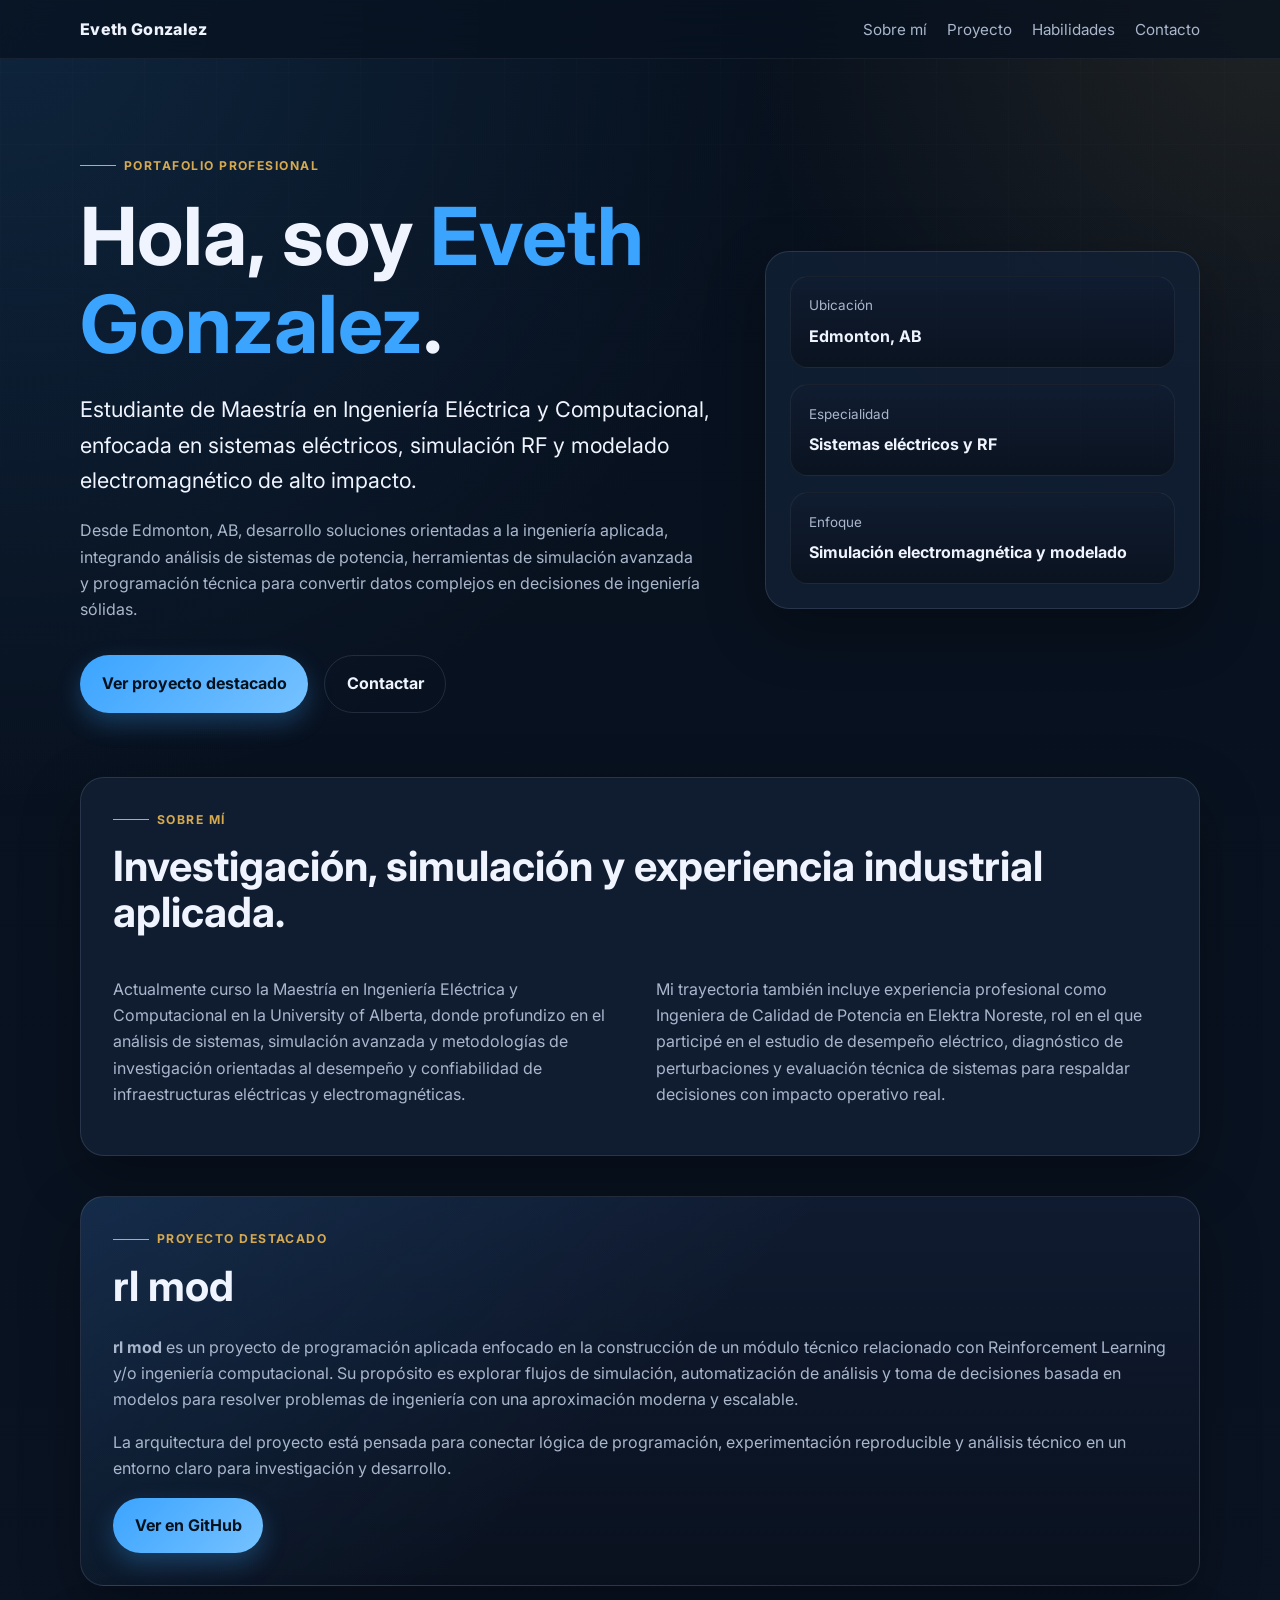
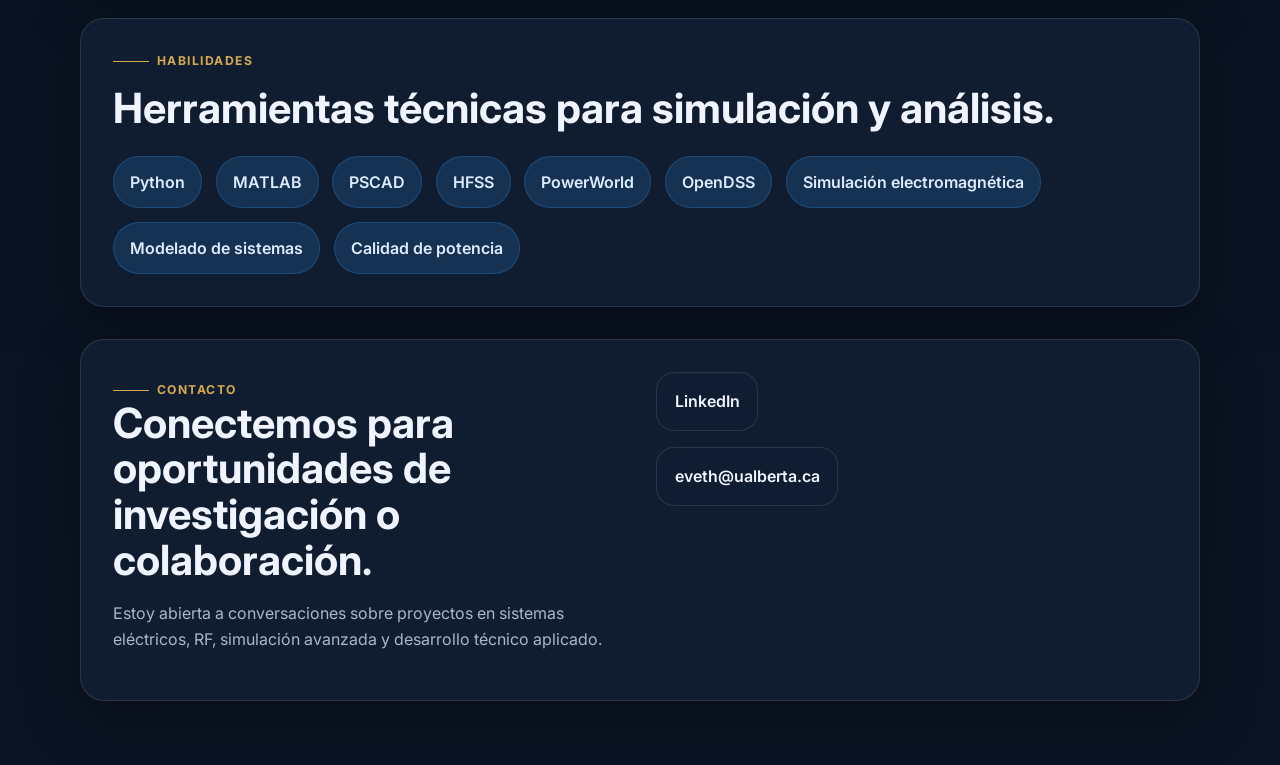
==== index.html @ f07128e2 "Create single-page portfolio landing page" ====
<!DOCTYPE html>
<html lang="es">
  <head>
    <meta charset="UTF-8" />
    <meta name="viewport" content="width=device-width, initial-scale=1.0" />
    <meta
      name="description"
      content="Portafolio profesional de Eveth Gonzalez, especialista en simulación electromagnética, modelado de sistemas y calidad de potencia."
    />
    <title>Eveth Gonzalez | Portafolio Profesional</title>
    <link rel="preconnect" href="https://fonts.googleapis.com" />
    <link rel="preconnect" href="https://fonts.gstatic.com" crossorigin />
    <link
      href="https://fonts.googleapis.com/css2?family=Inter:wght@400;500;600;700;800&display=swap"
      rel="stylesheet"
    />
    <link rel="stylesheet" href="style.css" />
  </head>
  <body>
    <header class="site-header">
      <div class="container nav-wrapper">
        <a class="brand" href="#hero">Eveth Gonzalez</a>
        <nav class="site-nav" aria-label="Navegación principal">
          <a href="#about">Sobre mí</a>
          <a href="#project">Proyecto</a>
          <a href="#skills">Habilidades</a>
          <a href="#contact">Contacto</a>
        </nav>
      </div>
    </header>

    <main>
      <section id="hero" class="hero-section">
        <div class="container hero-grid">
          <div class="hero-copy">
            <span class="eyebrow">Portafolio profesional</span>
            <h1>Hola, soy <span>Eveth Gonzalez</span>.</h1>
            <p class="hero-subtitle">
              Estudiante de Maestría en Ingeniería Eléctrica y Computacional,
              enfocada en sistemas eléctricos, simulación RF y modelado
              electromagnético de alto impacto.
            </p>
            <p class="hero-description">
              Desde Edmonton, AB, desarrollo soluciones orientadas a la
              ingeniería aplicada, integrando análisis de sistemas de potencia,
              herramientas de simulación avanzada y programación técnica para
              convertir datos complejos en decisiones de ingeniería sólidas.
            </p>
            <div class="hero-actions">
              <a class="button button-primary" href="#project">Ver proyecto destacado</a>
              <a class="button button-secondary" href="#contact">Contactar</a>
            </div>
          </div>

          <aside class="hero-card" aria-label="Resumen profesional">
            <div class="stat-card">
              <span class="stat-label">Ubicación</span>
              <strong>Edmonton, AB</strong>
            </div>
            <div class="stat-card">
              <span class="stat-label">Especialidad</span>
              <strong>Sistemas eléctricos y RF</strong>
            </div>
            <div class="stat-card">
              <span class="stat-label">Enfoque</span>
              <strong>Simulación electromagnética y modelado</strong>
            </div>
          </aside>
        </div>
      </section>

      <section id="about" class="content-section">
        <div class="container section-shell">
          <div class="section-heading">
            <span class="section-tag">Sobre mí</span>
            <h2>Investigación, simulación y experiencia industrial aplicada.</h2>
          </div>
          <div class="section-content two-column">
            <p>
              Actualmente curso la Maestría en Ingeniería Eléctrica y
              Computacional en la University of Alberta, donde profundizo en el
              análisis de sistemas, simulación avanzada y metodologías de
              investigación orientadas al desempeño y confiabilidad de
              infraestructuras eléctricas y electromagnéticas.
            </p>
            <p>
              Mi trayectoria también incluye experiencia profesional como
              Ingeniera de Calidad de Potencia en Elektra Noreste, rol en el que
              participé en el estudio de desempeño eléctrico, diagnóstico de
              perturbaciones y evaluación técnica de sistemas para respaldar
              decisiones con impacto operativo real.
            </p>
          </div>
        </div>
      </section>

      <section id="project" class="content-section project-section">
        <div class="container section-shell project-card">
          <div class="section-heading compact">
            <span class="section-tag">Proyecto destacado</span>
            <h2>rl mod</h2>
          </div>
          <p>
            <strong>rl mod</strong> es un proyecto de programación aplicada
            enfocado en la construcción de un módulo técnico relacionado con
            Reinforcement Learning y/o ingeniería computacional. Su propósito es
            explorar flujos de simulación, automatización de análisis y toma de
            decisiones basada en modelos para resolver problemas de ingeniería
            con una aproximación moderna y escalable.
          </p>
          <p>
            La arquitectura del proyecto está pensada para conectar lógica de
            programación, experimentación reproducible y análisis técnico en un
            entorno claro para investigación y desarrollo.
          </p>
          <a
            class="button button-primary"
            href="https://github.com/"
            target="_blank"
            rel="noreferrer"
          >
            Ver en GitHub
          </a>
        </div>
      </section>

      <section id="skills" class="content-section">
        <div class="container section-shell">
          <div class="section-heading compact">
            <span class="section-tag">Habilidades</span>
            <h2>Herramientas técnicas para simulación y análisis.</h2>
          </div>
          <div class="tags" aria-label="Habilidades técnicas">
            <span class="tag">Python</span>
            <span class="tag">MATLAB</span>
            <span class="tag">PSCAD</span>
            <span class="tag">HFSS</span>
            <span class="tag">PowerWorld</span>
            <span class="tag">OpenDSS</span>
            <span class="tag">Simulación electromagnética</span>
            <span class="tag">Modelado de sistemas</span>
            <span class="tag">Calidad de potencia</span>
          </div>
        </div>
      </section>

      <section id="contact" class="content-section contact-section">
        <div class="container section-shell contact-grid">
          <div>
            <span class="section-tag">Contacto</span>
            <h2>Conectemos para oportunidades de investigación o colaboración.</h2>
            <p>
              Estoy abierta a conversaciones sobre proyectos en sistemas
              eléctricos, RF, simulación avanzada y desarrollo técnico aplicado.
            </p>
          </div>
          <div class="contact-links">
            <a href="https://linkedin.com/in/eveth-gonzalez" target="_blank" rel="noreferrer">
              LinkedIn
            </a>
            <a href="mailto:eveth@ualberta.ca">eveth@ualberta.ca</a>
          </div>
        </div>
      </section>
    </main>
  </body>
</html>
---- style.css ----
:root {
  --bg: #08111f;
  --bg-alt: #0d182a;
  --surface: rgba(18, 31, 52, 0.88);
  --surface-strong: #101c31;
  --text: #eff4ff;
  --muted: #a9b6cc;
  --accent: #3ba4ff;
  --accent-soft: rgba(59, 164, 255, 0.16);
  --accent-gold: #d6a94f;
  --border: rgba(169, 182, 204, 0.16);
  --shadow: 0 20px 60px rgba(0, 0, 0, 0.28);
  --radius-lg: 24px;
  --radius-md: 18px;
  --radius-sm: 999px;
  --container: min(1120px, calc(100% - 2rem));
}

* {
  box-sizing: border-box;
}

html {
  scroll-behavior: smooth;
}

body {
  margin: 0;
  font-family: "Inter", system-ui, -apple-system, BlinkMacSystemFont, "Segoe UI", sans-serif;
  color: var(--text);
  background:
    radial-gradient(circle at top left, rgba(59, 164, 255, 0.14), transparent 30%),
    radial-gradient(circle at top right, rgba(214, 169, 79, 0.12), transparent 20%),
    linear-gradient(180deg, #07101d 0%, #0b1424 100%);
  line-height: 1.65;
}

body::before {
  content: "";
  position: fixed;
  inset: 0;
  pointer-events: none;
  background-image: linear-gradient(rgba(255, 255, 255, 0.03) 1px, transparent 1px),
    linear-gradient(90deg, rgba(255, 255, 255, 0.03) 1px, transparent 1px);
  background-size: 72px 72px;
  mask-image: linear-gradient(180deg, rgba(0, 0, 0, 0.48), transparent 85%);
}

img {
  max-width: 100%;
  display: block;
}

.container {
  width: var(--container);
  margin: 0 auto;
}

.site-header {
  position: sticky;
  top: 0;
  z-index: 10;
  backdrop-filter: blur(16px);
  background: rgba(8, 17, 31, 0.72);
  border-bottom: 1px solid rgba(255, 255, 255, 0.06);
}

.nav-wrapper {
  display: flex;
  align-items: center;
  justify-content: space-between;
  gap: 1rem;
  padding: 1rem 0;
}

.brand,
.site-nav a,
.contact-links a {
  color: var(--text);
  text-decoration: none;
}

.brand {
  font-weight: 800;
  letter-spacing: 0.02em;
}

.site-nav {
  display: flex;
  align-items: center;
  gap: 1.25rem;
  flex-wrap: wrap;
}

.site-nav a {
  color: var(--muted);
  font-size: 0.95rem;
  transition: color 0.25s ease;
}

.site-nav a:hover,
.site-nav a:focus-visible,
.contact-links a:hover,
.contact-links a:focus-visible {
  color: var(--accent);
}

.hero-section {
  padding: 5.5rem 0 4rem;
}

.hero-grid,
.contact-grid,
.two-column {
  display: grid;
  gap: 2rem;
}

.hero-grid {
  grid-template-columns: minmax(0, 1.35fr) minmax(280px, 0.9fr);
  align-items: center;
}

.eyebrow,
.section-tag {
  display: inline-flex;
  align-items: center;
  gap: 0.5rem;
  color: var(--accent-gold);
  font-weight: 700;
  text-transform: uppercase;
  letter-spacing: 0.12em;
  font-size: 0.76rem;
}

.eyebrow::before,
.section-tag::before {
  content: "";
  width: 2.25rem;
  height: 1px;
  background: currentColor;
}

.hero-copy h1,
.section-heading h2,
.contact-grid h2 {
  margin: 0;
  line-height: 1.1;
}

.hero-copy h1 {
  margin-top: 1rem;
  font-size: clamp(2.8rem, 7vw, 5rem);
  max-width: 11ch;
}

.hero-copy h1 span {
  color: var(--accent);
}

.hero-subtitle {
  margin: 1.5rem 0 0;
  color: var(--text);
  font-size: clamp(1.1rem, 2vw, 1.35rem);
  max-width: 58ch;
}

.hero-description,
.section-content p,
.project-card p,
.contact-grid p {
  color: var(--muted);
}

.hero-description {
  margin: 1.15rem 0 0;
  max-width: 62ch;
}

.hero-actions {
  display: flex;
  flex-wrap: wrap;
  gap: 1rem;
  margin-top: 2rem;
}

.button {
  display: inline-flex;
  align-items: center;
  justify-content: center;
  padding: 0.92rem 1.35rem;
  border-radius: var(--radius-sm);
  text-decoration: none;
  font-weight: 700;
  transition: transform 0.25s ease, box-shadow 0.25s ease, background 0.25s ease;
}

.button:hover,
.button:focus-visible {
  transform: translateY(-2px);
}

.button-primary {
  color: #03111d;
  background: linear-gradient(135deg, var(--accent), #76c2ff);
  box-shadow: 0 10px 24px rgba(59, 164, 255, 0.28);
}

.button-secondary {
  color: var(--text);
  background: transparent;
  border: 1px solid var(--border);
}

.hero-card,
.section-shell {
  border: 1px solid var(--border);
  background: var(--surface);
  box-shadow: var(--shadow);
}

.hero-card {
  display: grid;
  gap: 1rem;
  padding: 1.5rem;
  border-radius: var(--radius-lg);
}

.stat-card {
  padding: 1.1rem 1.15rem;
  border-radius: var(--radius-md);
  background: linear-gradient(180deg, rgba(16, 28, 49, 0.92), rgba(10, 18, 31, 0.92));
  border: 1px solid rgba(255, 255, 255, 0.06);
}

.stat-label {
  display: block;
  margin-bottom: 0.4rem;
  color: var(--muted);
  font-size: 0.84rem;
}

.content-section {
  padding: 0 0 2rem;
}

.section-shell {
  padding: 2rem;
  border-radius: var(--radius-lg);
}

.section-heading {
  display: grid;
  gap: 0.9rem;
  margin-bottom: 1.5rem;
}

.section-heading h2,
.contact-grid h2 {
  font-size: clamp(1.75rem, 4vw, 2.6rem);
}

.two-column,
.contact-grid {
  grid-template-columns: repeat(2, minmax(0, 1fr));
}

.project-section {
  padding-top: 0.5rem;
}

.project-card {
  background:
    linear-gradient(135deg, rgba(59, 164, 255, 0.12), transparent 50%),
    linear-gradient(180deg, rgba(16, 28, 49, 0.96), rgba(10, 18, 31, 0.96));
}

.tags {
  display: flex;
  flex-wrap: wrap;
  gap: 0.85rem;
}

.tag {
  display: inline-flex;
  align-items: center;
  padding: 0.75rem 1rem;
  border-radius: var(--radius-sm);
  background: var(--accent-soft);
  border: 1px solid rgba(59, 164, 255, 0.22);
  color: #dcecff;
  font-weight: 600;
}

.contact-section {
  padding-bottom: 4rem;
}

.contact-links {
  display: grid;
  gap: 1rem;
  align-content: start;
}

.contact-links a {
  display: inline-flex;
  width: fit-content;
  padding: 0.95rem 1.1rem;
  border-radius: var(--radius-md);
  background: var(--surface-strong);
  border: 1px solid var(--border);
  font-weight: 600;
}

@media (max-width: 900px) {
  .hero-grid,
  .two-column,
  .contact-grid {
    grid-template-columns: 1fr;
  }

  .hero-section {
    padding-top: 4.5rem;
  }
}

@media (max-width: 640px) {
  .nav-wrapper {
    flex-direction: column;
    align-items: flex-start;
  }

  .site-nav {
    gap: 0.9rem;
  }

  .hero-copy h1 {
    max-width: 100%;
  }

  .section-shell,
  .hero-card {
    padding: 1.35rem;
  }

  .button,
  .contact-links a {
    width: 100%;
  }

  .hero-actions {
    flex-direction: column;
  }
}
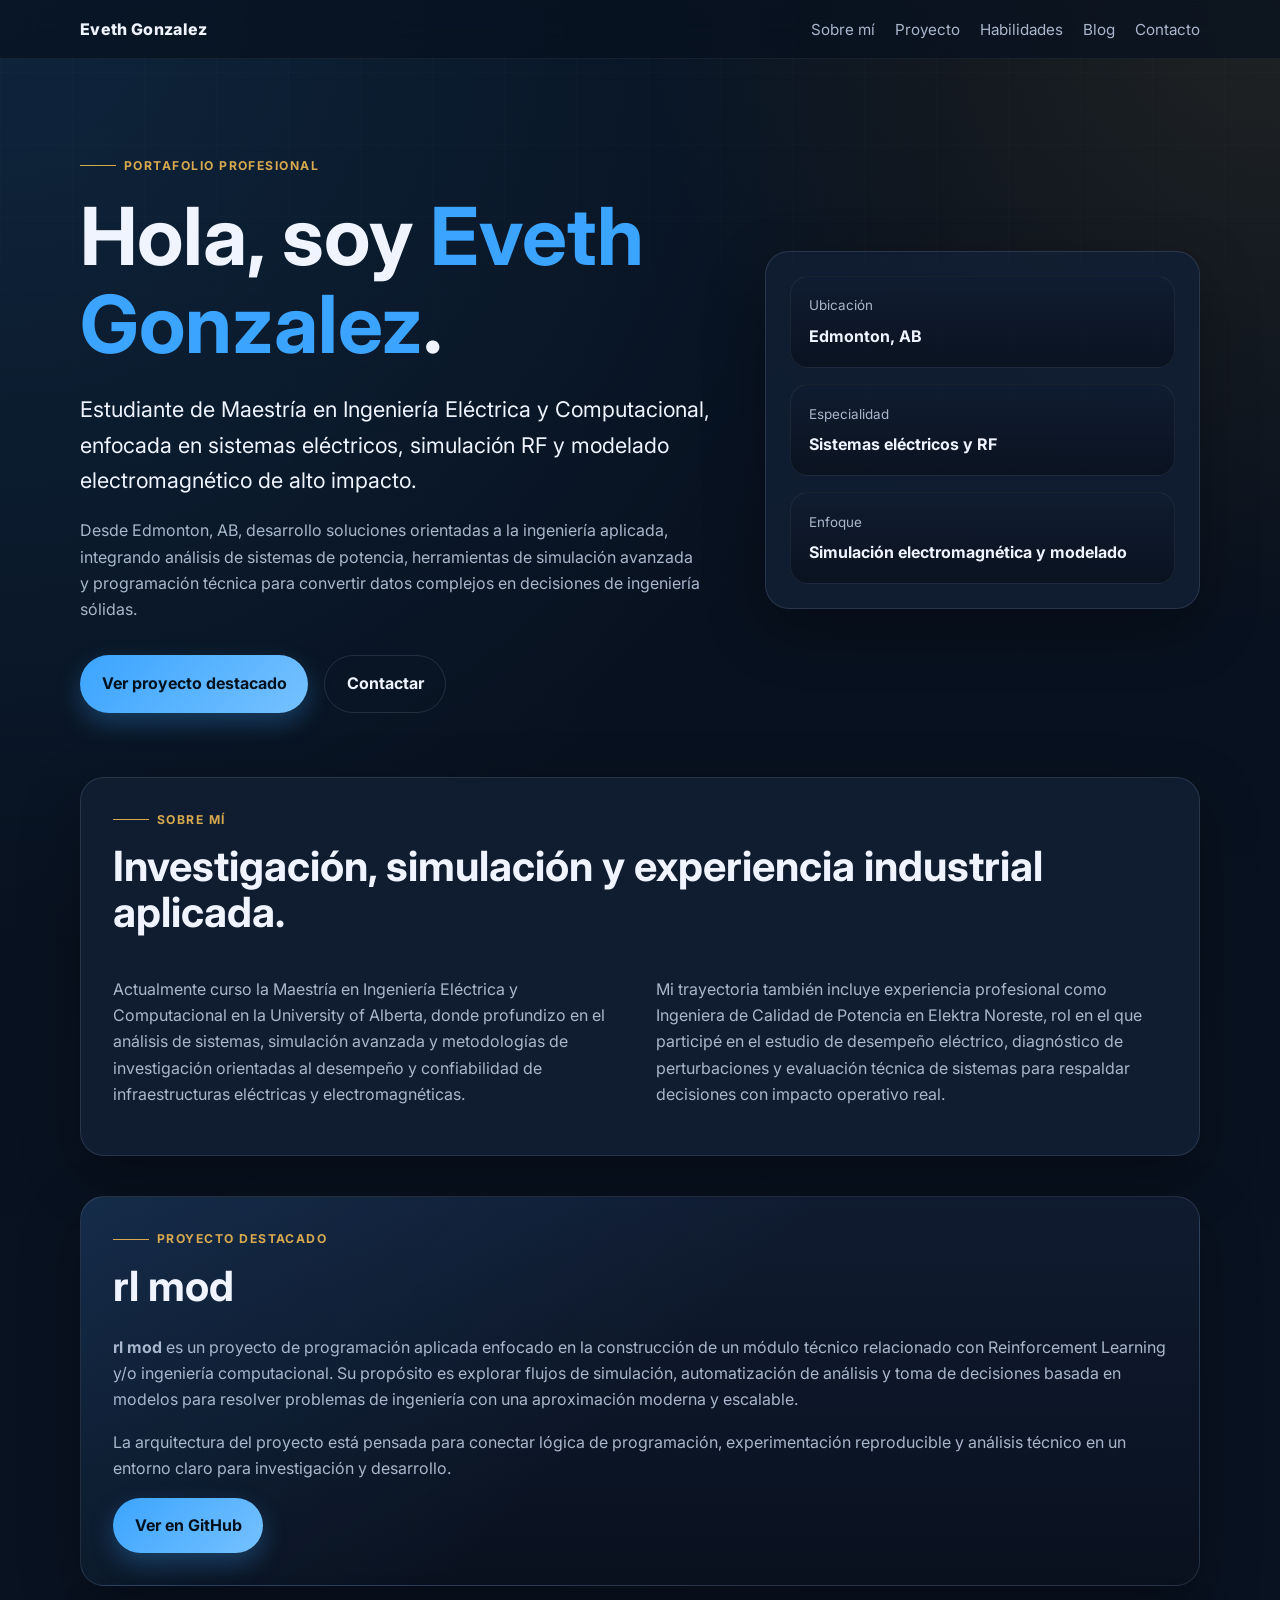
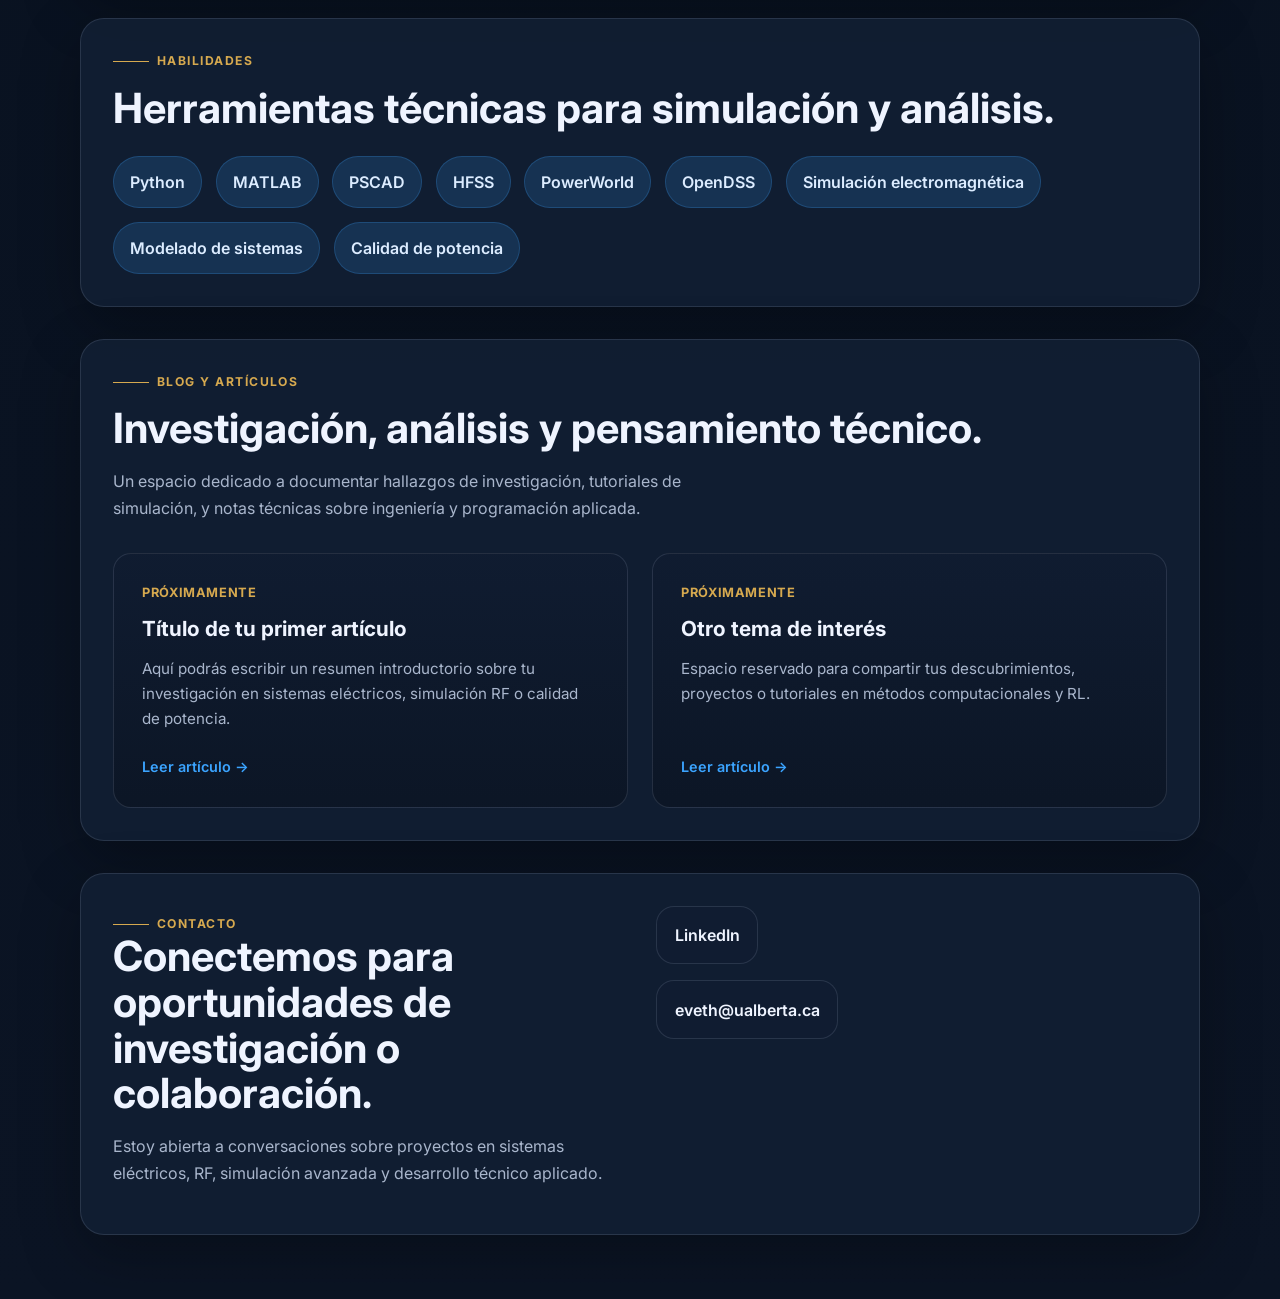
==== commit b0d6176f: "Se añadio la pestaña para blogs" ====
--- a/index.html
+++ b/index.html
@@ -24,6 +24,7 @@
           <a href="#about">Sobre mí</a>
           <a href="#project">Proyecto</a>
           <a href="#skills">Habilidades</a>
+          <a href="#blog">Blog</a>
           <a href="#contact">Contacto</a>
         </nav>
       </div>
@@ -144,6 +145,32 @@
         </div>
       </section>
 
+      <section id="blog" class="content-section">
+        <div class="container section-shell">
+          <div class="section-heading compact">
+            <span class="section-tag">Blog y Artículos</span>
+            <h2>Investigación, análisis y pensamiento técnico.</h2>
+          </div>
+          <p style="color: var(--muted); margin-top: -0.5rem; margin-bottom: 2rem; max-width: 65ch;">
+            Un espacio dedicado a documentar hallazgos de investigación, tutoriales de simulación, y notas técnicas sobre ingeniería y programación aplicada.
+          </p>
+          <div class="blog-grid">
+            <article class="blog-card">
+              <span class="blog-date">Próximamente</span>
+              <h3><a href="#">Título de tu primer artículo</a></h3>
+              <p>Aquí podrás escribir un resumen introductorio sobre tu investigación en sistemas eléctricos, simulación RF o calidad de potencia.</p>
+              <a href="#" class="blog-link">Leer artículo &rarr;</a>
+            </article>
+            <article class="blog-card">
+              <span class="blog-date">Próximamente</span>
+              <h3><a href="#">Otro tema de interés</a></h3>
+              <p>Espacio reservado para compartir tus descubrimientos, proyectos o tutoriales en métodos computacionales y RL.</p>
+              <a href="#" class="blog-link">Leer artículo &rarr;</a>
+            </article>
+          </div>
+        </div>
+      </section>
+
       <section id="contact" class="content-section contact-section">
         <div class="container section-shell contact-grid">
           <div>
--- a/style.css
+++ b/style.css
@@ -352,3 +352,72 @@
     flex-direction: column;
   }
 }
+
+/* --- Sección Blog --- */
+.blog-grid {
+  display: grid;
+  gap: 1.5rem;
+  grid-template-columns: repeat(auto-fit, minmax(280px, 1fr));
+}
+
+.blog-card {
+  background: linear-gradient(180deg, rgba(16, 28, 49, 0.6), rgba(10, 18, 31, 0.6));
+  border: 1px solid var(--border);
+  border-radius: var(--radius-md);
+  padding: 1.75rem;
+  transition: transform 0.3s ease, box-shadow 0.3s ease, border-color 0.3s ease;
+  display: flex;
+  flex-direction: column;
+}
+
+.blog-card:hover {
+  transform: translateY(-4px);
+  box-shadow: 0 12px 30px rgba(0, 0, 0, 0.3);
+  border-color: rgba(59, 164, 255, 0.3);
+}
+
+.blog-date {
+  font-size: 0.8rem;
+  color: var(--accent-gold);
+  margin-bottom: 0.75rem;
+  font-weight: 700;
+  text-transform: uppercase;
+  letter-spacing: 0.05em;
+}
+
+.blog-card h3 {
+  margin: 0 0 0.85rem 0;
+  font-size: 1.3rem;
+  line-height: 1.3;
+}
+
+.blog-card h3 a {
+  color: var(--text);
+  text-decoration: none;
+  transition: color 0.2s ease;
+}
+
+.blog-card h3 a:hover {
+  color: var(--accent);
+}
+
+.blog-card p {
+  color: var(--muted);
+  font-size: 0.95rem;
+  margin: 0 0 1.5rem 0;
+  flex-grow: 1;
+}
+
+.blog-link {
+  color: var(--accent);
+  text-decoration: none;
+  font-weight: 600;
+  font-size: 0.9rem;
+  display: inline-flex;
+  align-items: center;
+  transition: color 0.2s ease;
+}
+
+.blog-link:hover {
+  color: #76c2ff;
+}
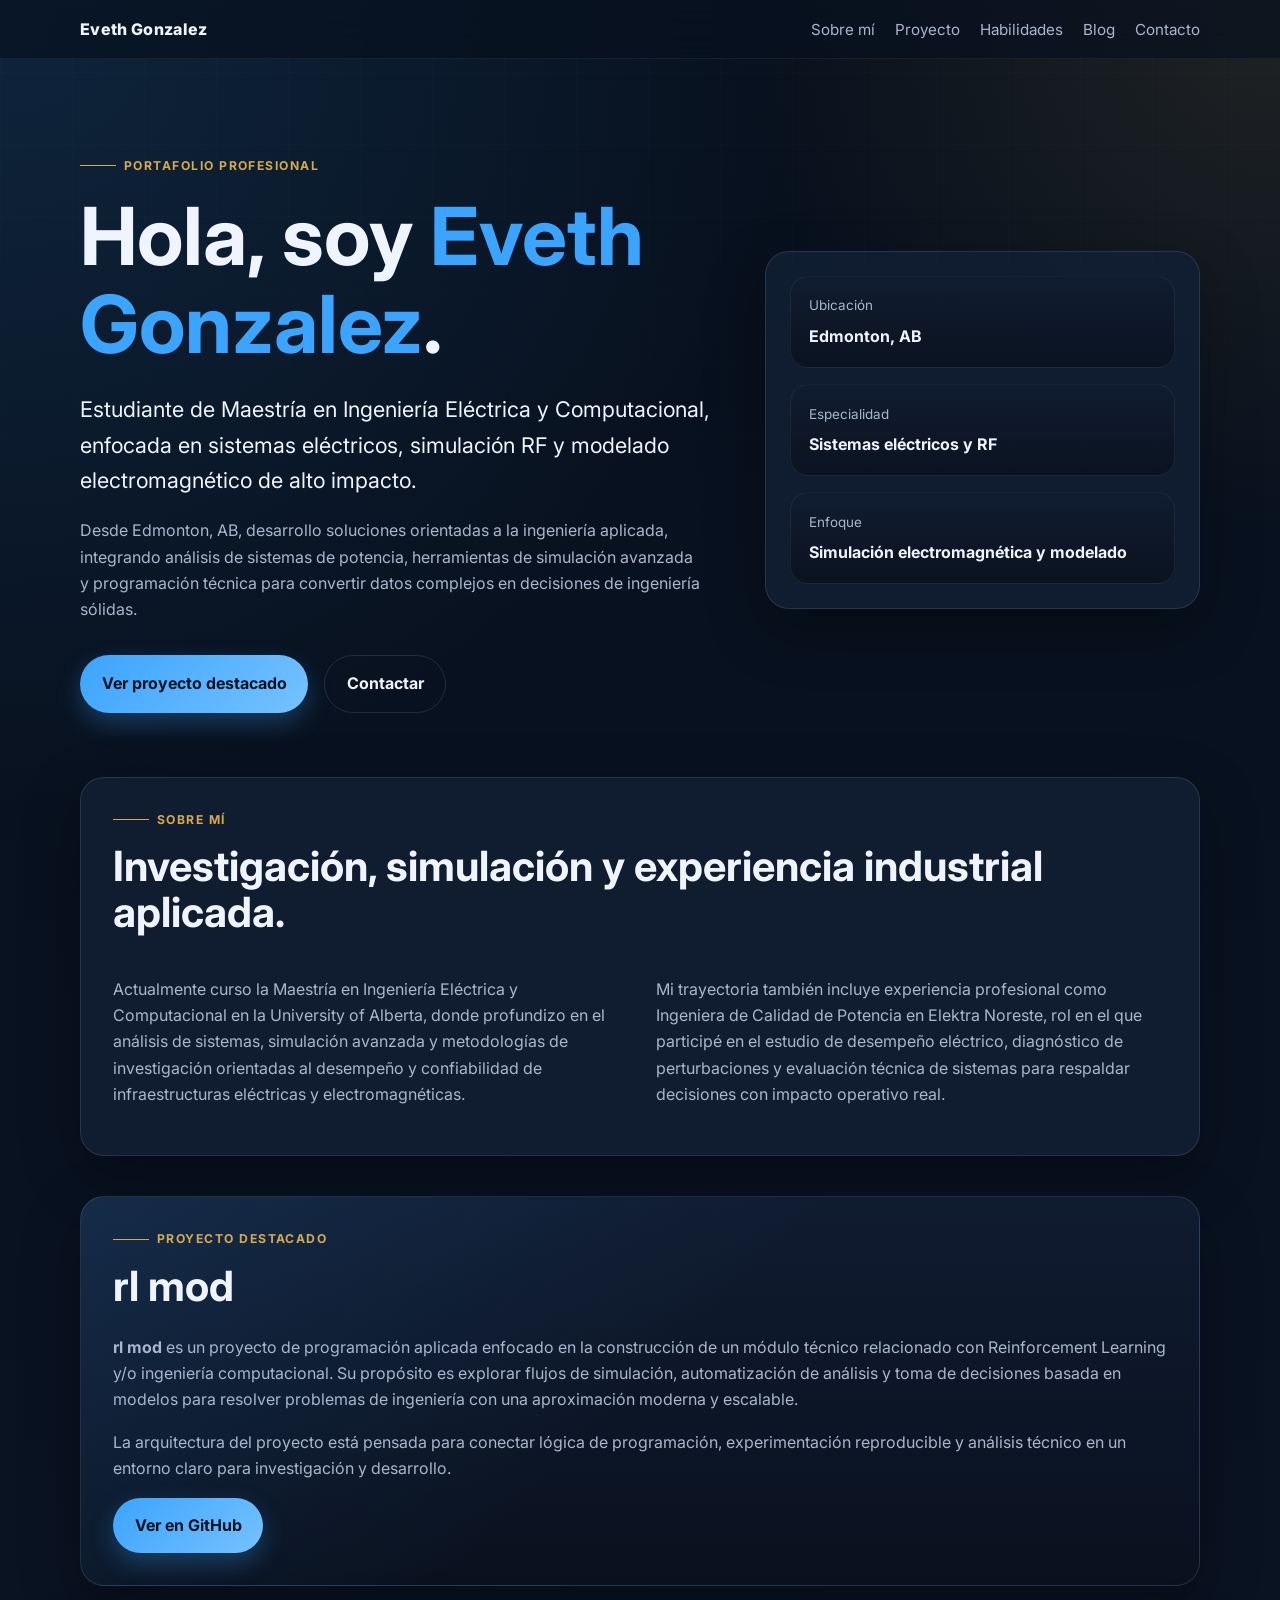
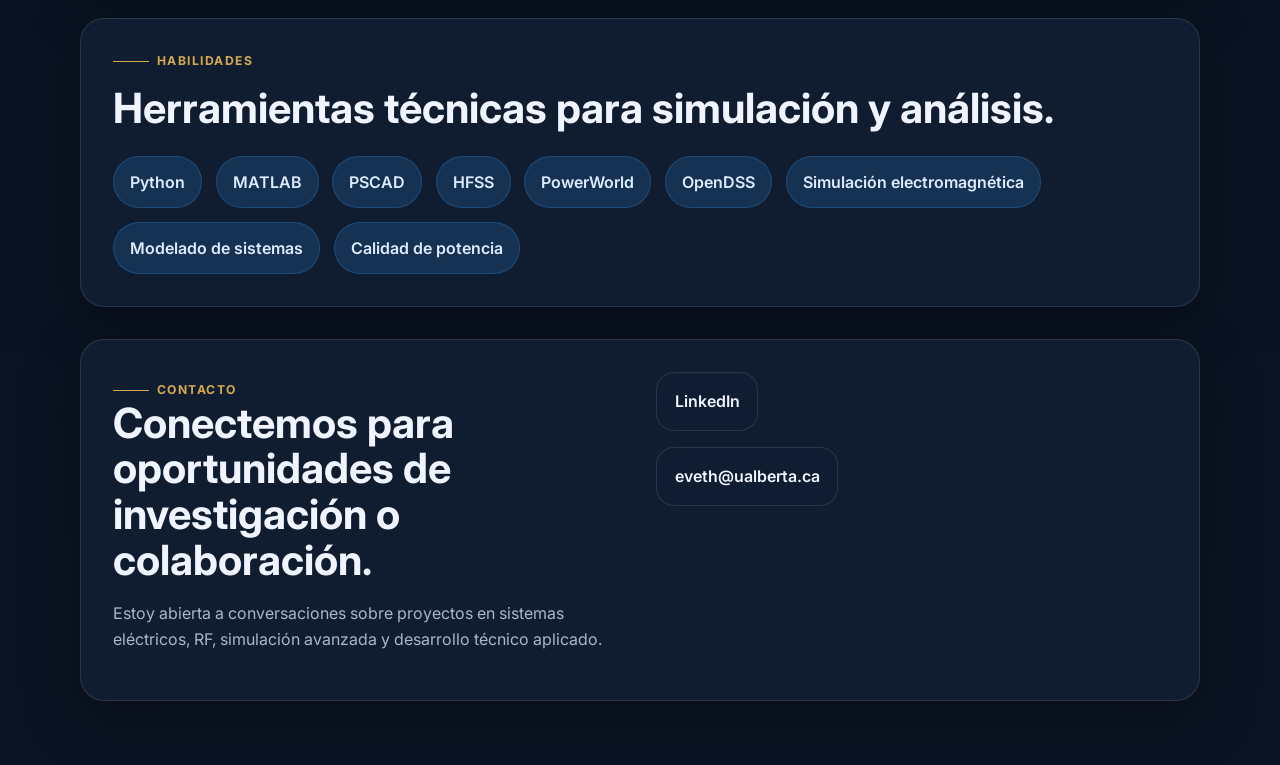
==== commit 95f1e7b2: "feat: Add a new blog section to the website, including navigation link and corresponding styles." ====
--- a/index.html
+++ b/index.html
@@ -24,7 +24,7 @@
           <a href="#about">Sobre mí</a>
           <a href="#project">Proyecto</a>
           <a href="#skills">Habilidades</a>
-          <a href="#blog">Blog</a>
+          <a href="blog.html">Blog</a>
           <a href="#contact">Contacto</a>
         </nav>
       </div>
@@ -145,32 +145,6 @@
         </div>
       </section>
 
-      <section id="blog" class="content-section">
-        <div class="container section-shell">
-          <div class="section-heading compact">
-            <span class="section-tag">Blog y Artículos</span>
-            <h2>Investigación, análisis y pensamiento técnico.</h2>
-          </div>
-          <p style="color: var(--muted); margin-top: -0.5rem; margin-bottom: 2rem; max-width: 65ch;">
-            Un espacio dedicado a documentar hallazgos de investigación, tutoriales de simulación, y notas técnicas sobre ingeniería y programación aplicada.
-          </p>
-          <div class="blog-grid">
-            <article class="blog-card">
-              <span class="blog-date">Próximamente</span>
-              <h3><a href="#">Título de tu primer artículo</a></h3>
-              <p>Aquí podrás escribir un resumen introductorio sobre tu investigación en sistemas eléctricos, simulación RF o calidad de potencia.</p>
-              <a href="#" class="blog-link">Leer artículo &rarr;</a>
-            </article>
-            <article class="blog-card">
-              <span class="blog-date">Próximamente</span>
-              <h3><a href="#">Otro tema de interés</a></h3>
-              <p>Espacio reservado para compartir tus descubrimientos, proyectos o tutoriales en métodos computacionales y RL.</p>
-              <a href="#" class="blog-link">Leer artículo &rarr;</a>
-            </article>
-          </div>
-        </div>
-      </section>
-
       <section id="contact" class="content-section contact-section">
         <div class="container section-shell contact-grid">
           <div>
--- a/style.css
+++ b/style.css
@@ -353,71 +353,173 @@
   }
 }
 
-/* --- Sección Blog --- */
-.blog-grid {
-  display: grid;
-  gap: 1.5rem;
-  grid-template-columns: repeat(auto-fit, minmax(280px, 1fr));
-}
-
-.blog-card {
-  background: linear-gradient(180deg, rgba(16, 28, 49, 0.6), rgba(10, 18, 31, 0.6));
-  border: 1px solid var(--border);
-  border-radius: var(--radius-md);
-  padding: 1.75rem;
-  transition: transform 0.3s ease, box-shadow 0.3s ease, border-color 0.3s ease;
+/* --- Páginas Internas y Blog (Lista Vertical) --- */
+.page-content {
+  padding: 3.5rem 0;
+}
+
+.blog-list-container {
+  max-width: 800px;
+}
+
+.blog-list {
   display: flex;
   flex-direction: column;
-}
-
-.blog-card:hover {
-  transform: translateY(-4px);
-  box-shadow: 0 12px 30px rgba(0, 0, 0, 0.3);
-  border-color: rgba(59, 164, 255, 0.3);
+  gap: 2.25rem;
+  margin-top: 2rem;
+}
+
+.blog-list-item {
+  display: grid;
+  grid-template-columns: 140px 1fr;
+  gap: 1.5rem;
+  padding-bottom: 2rem;
+  border-bottom: 1px solid var(--border);
+  transition: transform 0.2s ease;
+}
+
+.blog-list-item:hover {
+  transform: translateX(6px);
+}
+
+.blog-list-item:last-child {
+  border-bottom: none;
+}
+
+.blog-item-meta {
+  padding-top: 0.25rem;
 }
 
 .blog-date {
-  font-size: 0.8rem;
+  font-size: 0.9rem;
   color: var(--accent-gold);
-  margin-bottom: 0.75rem;
   font-weight: 700;
   text-transform: uppercase;
   letter-spacing: 0.05em;
 }
 
-.blog-card h3 {
-  margin: 0 0 0.85rem 0;
-  font-size: 1.3rem;
-  line-height: 1.3;
-}
-
-.blog-card h3 a {
+.blog-item-content h3 {
+  margin: 0 0 0.5rem 0;
+  font-size: 1.4rem;
+  line-height: 1.35;
+}
+
+.blog-item-content h3 a {
   color: var(--text);
   text-decoration: none;
   transition: color 0.2s ease;
 }
 
-.blog-card h3 a:hover {
+.blog-item-content h3 a:hover {
   color: var(--accent);
 }
 
-.blog-card p {
+.blog-item-content p {
   color: var(--muted);
-  font-size: 0.95rem;
-  margin: 0 0 1.5rem 0;
-  flex-grow: 1;
-}
-
-.blog-link {
+  font-size: 1rem;
+  margin: 0;
+  line-height: 1.6;
+}
+
+/* --- Plantilla de Artículo (Lectura Limpia) --- */
+.article-container {
+  max-width: 720px;
+  margin: 0 auto;
+  padding: 0 1rem;
+}
+
+.article-header {
+  margin-bottom: 3rem;
+  border-bottom: 1px solid var(--border);
+  padding-bottom: 2rem;
+}
+
+.back-link {
+  display: inline-block;
   color: var(--accent);
   text-decoration: none;
   font-weight: 600;
-  font-size: 0.9rem;
-  display: inline-flex;
-  align-items: center;
+  font-size: 0.95rem;
+  margin-bottom: 2rem;
   transition: color 0.2s ease;
 }
 
-.blog-link:hover {
+.back-link:hover {
   color: #76c2ff;
 }
+
+.article-date {
+  display: block;
+  font-size: 0.95rem;
+  color: var(--accent-gold);
+  font-weight: 700;
+  margin-bottom: 1rem;
+  text-transform: uppercase;
+  letter-spacing: 0.05em;
+}
+
+.article-header h1 {
+  font-size: clamp(2.2rem, 4vw, 3rem);
+  line-height: 1.2;
+  margin: 0 0 1rem 0;
+  letter-spacing: -0.02em;
+}
+
+.article-subtitle {
+  font-size: 1.25rem;
+  color: var(--muted);
+  margin: 0;
+  line-height: 1.5;
+}
+
+.article-body {
+  font-size: 1.15rem;
+  line-height: 1.8;
+  color: rgba(239, 244, 255, 0.9);
+}
+
+.article-body p {
+  margin: 0 0 1.85rem 0;
+}
+
+.article-body h2 {
+  font-size: 1.85rem;
+  color: #fff;
+  margin: 3.5rem 0 1.25rem 0;
+  letter-spacing: -0.01em;
+}
+
+.article-body h3 {
+  font-size: 1.45rem;
+  color: #fff;
+  margin: 2.5rem 0 1rem 0;
+}
+
+.article-body blockquote {
+  margin: 2.5rem 0;
+  padding: 1.5rem 2rem;
+  border-left: 4px solid var(--accent);
+  background: linear-gradient(90deg, rgba(59, 164, 255, 0.08), transparent);
+  border-radius: 0 var(--radius-md) var(--radius-md) 0;
+  font-style: italic;
+  font-size: 1.25rem;
+  color: var(--text);
+}
+
+.article-image {
+  border-radius: var(--radius-md);
+  margin: 2.5rem 0;
+  width: 100%;
+  box-shadow: var(--shadow);
+  border: 1px solid var(--border);
+}
+
+@media (max-width: 640px) {
+  .blog-list-item {
+    grid-template-columns: 1fr;
+    gap: 0.4rem;
+  }
+  .blog-item-meta {
+    padding-top: 0;
+  }
+}
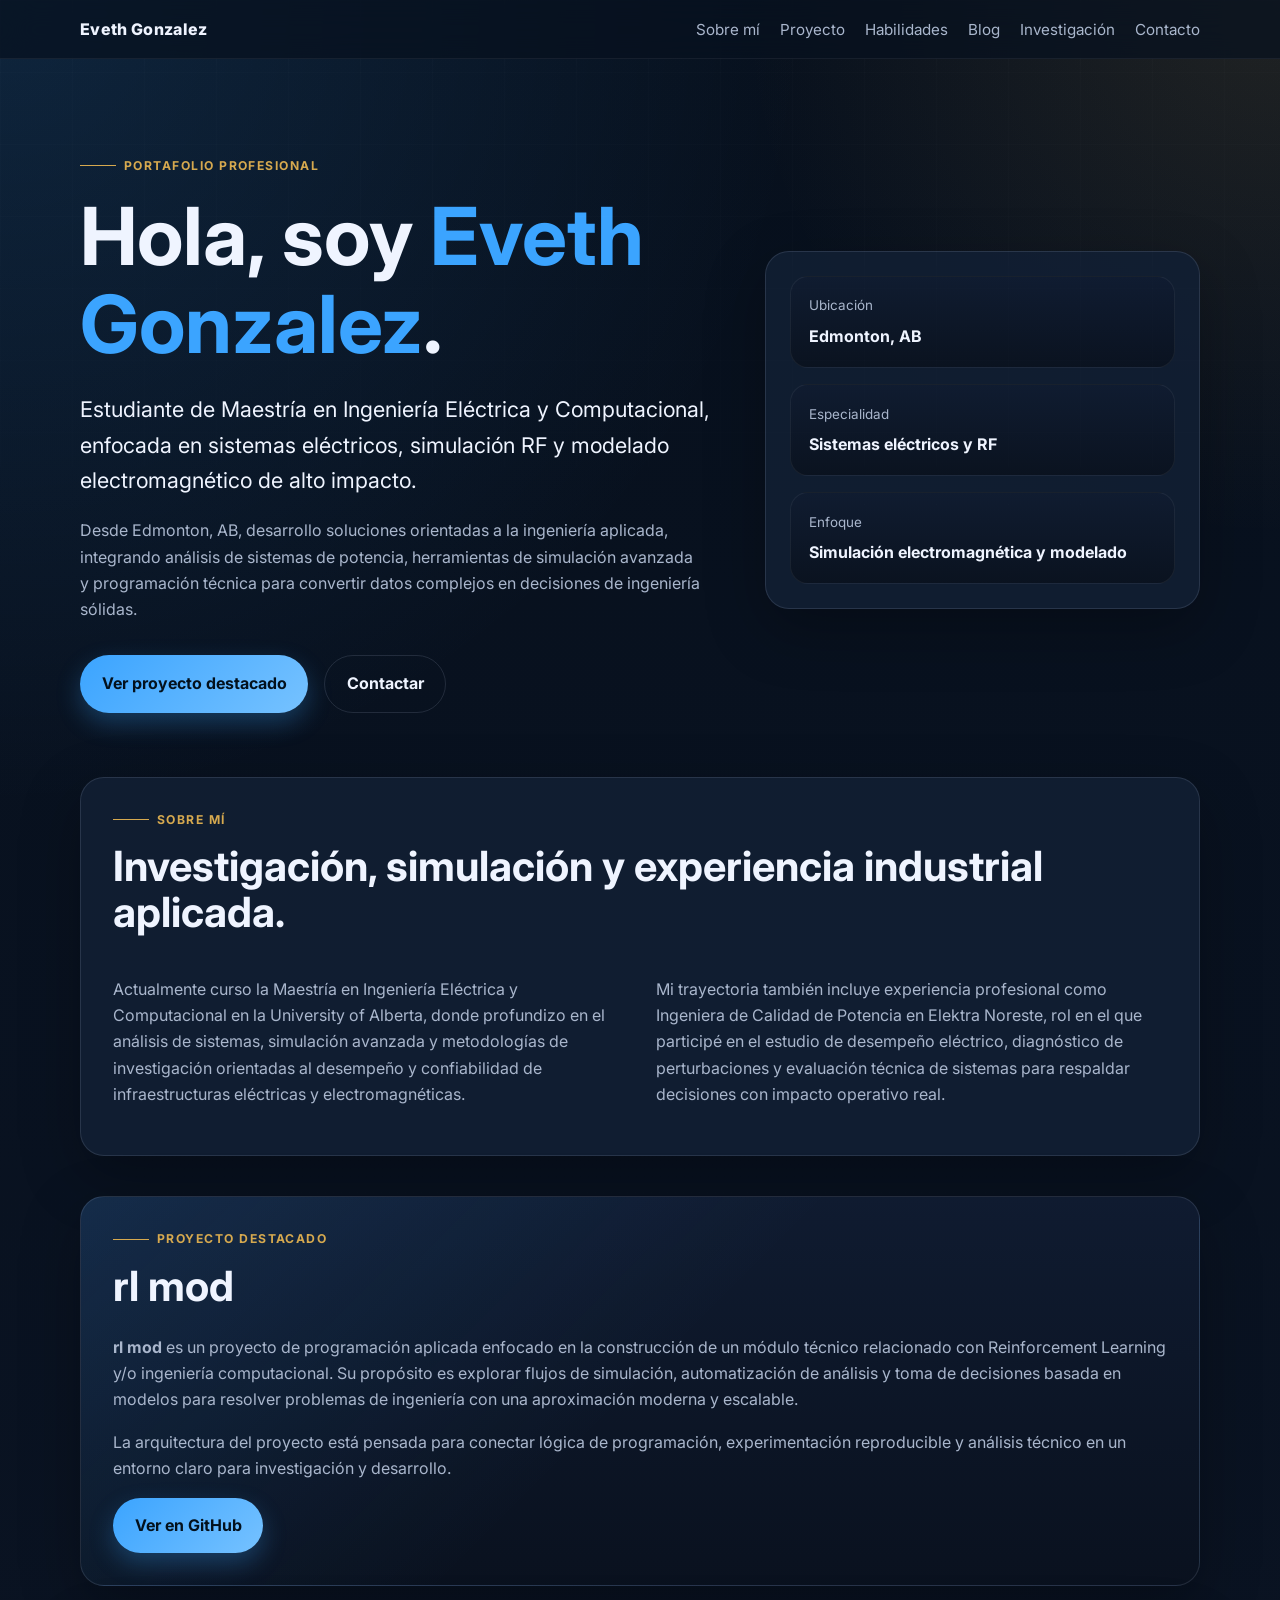
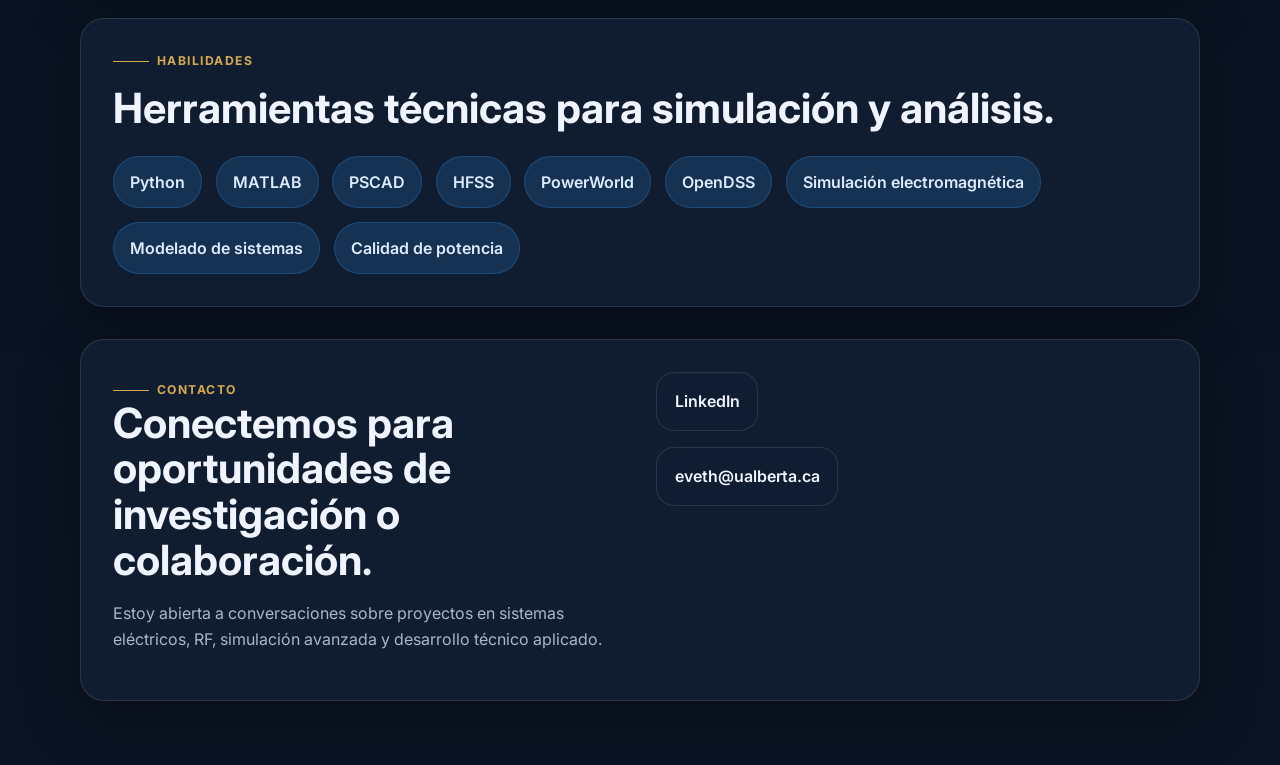
==== commit f4fb3726: "modified blog secrion for personal use" ====
--- a/index.html
+++ b/index.html
@@ -25,6 +25,7 @@
           <a href="#project">Proyecto</a>
           <a href="#skills">Habilidades</a>
           <a href="blog.html">Blog</a>
+          <a href="investigacion.html">Investigación</a>
           <a href="#contact">Contacto</a>
         </nav>
       </div>
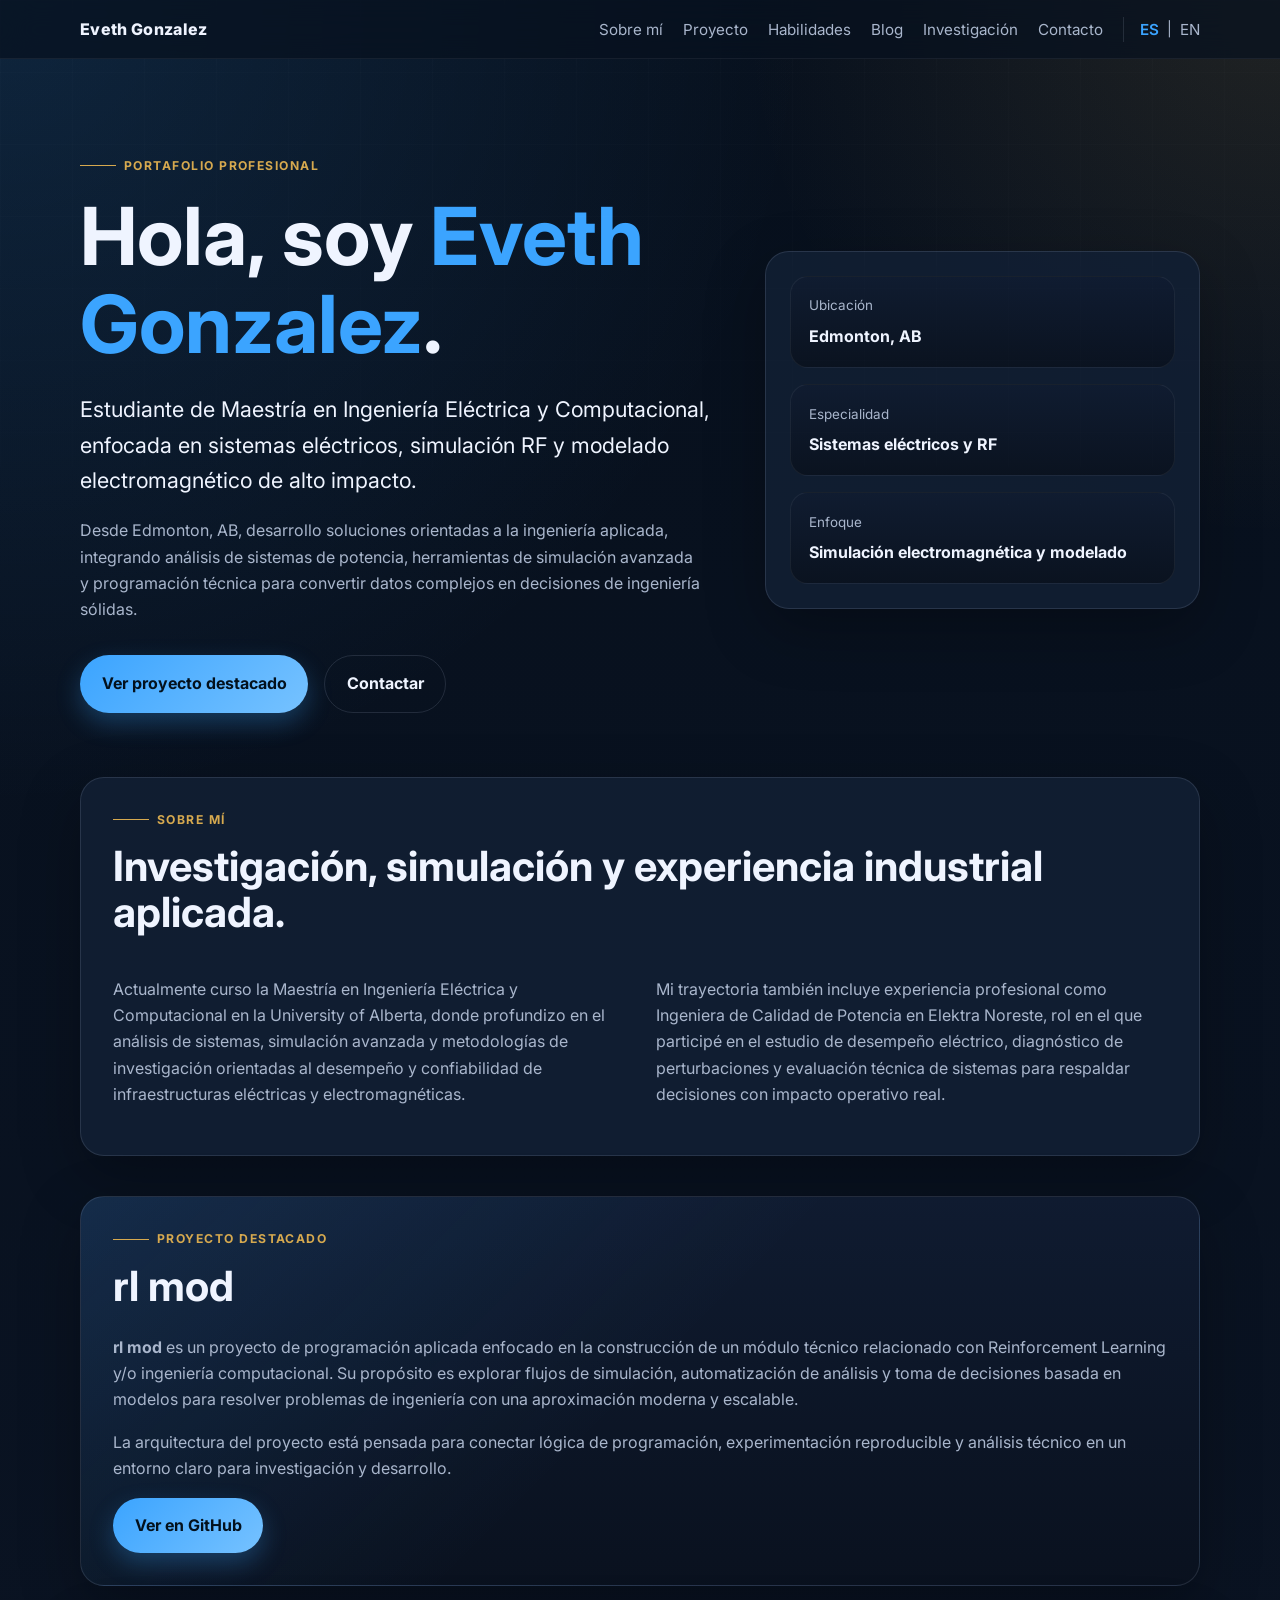
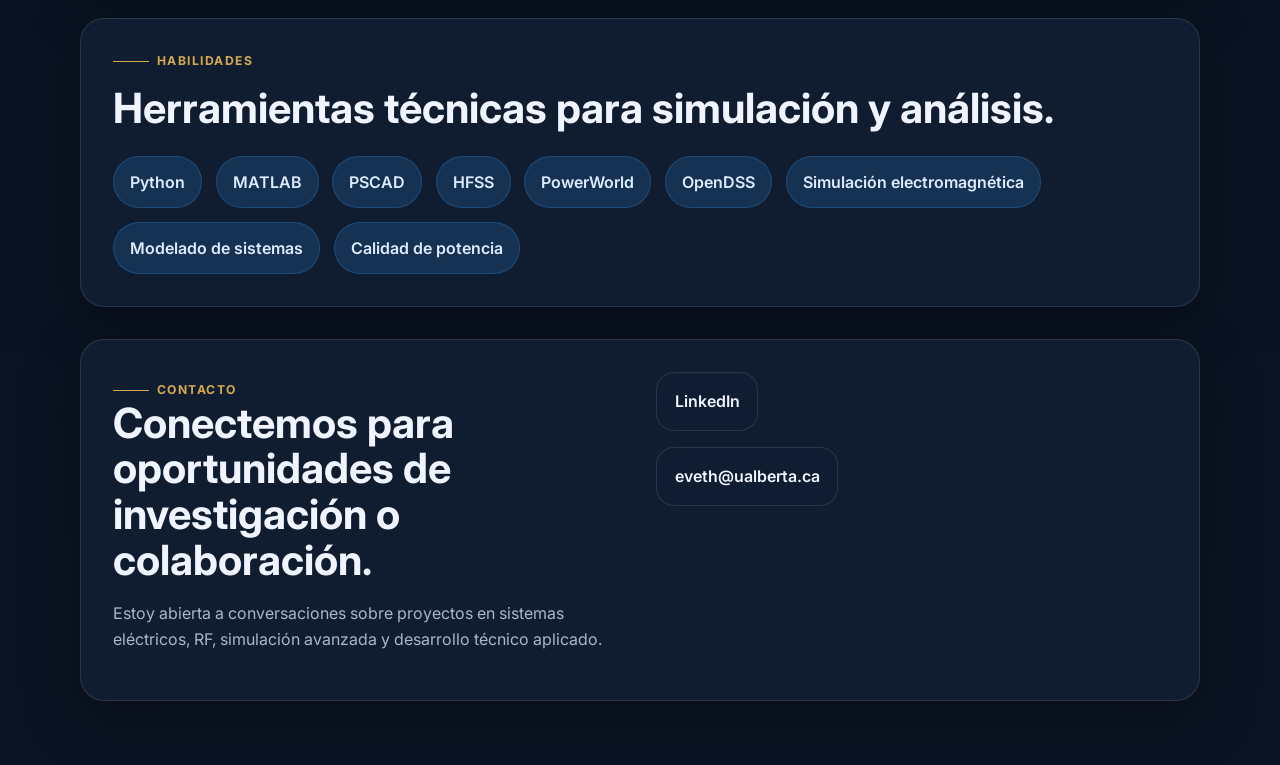
==== commit de7b9e32: "feat: create research page and separate blog content from technical documentation" ====
--- a/index.html
+++ b/index.html
@@ -27,6 +27,9 @@
           <a href="blog.html">Blog</a>
           <a href="investigacion.html">Investigación</a>
           <a href="#contact">Contacto</a>
+          <div class="lang-switcher">
+            <a href="index.html" class="active" style="color: var(--accent); font-weight: 600;">ES</a> | <a href="index-en.html">EN</a>
+          </div>
         </nav>
       </div>
     </header>
--- a/style.css
+++ b/style.css
@@ -98,6 +98,26 @@
   transition: color 0.25s ease;
 }
 
+.lang-switcher {
+  display: inline-flex;
+  align-items: center;
+  gap: 0.5rem;
+  padding-left: 1rem;
+  border-left: 1px solid var(--border);
+  font-size: 0.9rem;
+  color: var(--muted);
+}
+
+.lang-switcher a {
+  color: var(--muted);
+  text-decoration: none;
+  transition: color 0.25s ease;
+}
+
+.lang-switcher a:hover {
+  color: var(--text);
+}
+
 .site-nav a:hover,
 .site-nav a:focus-visible,
 .contact-links a:hover,
